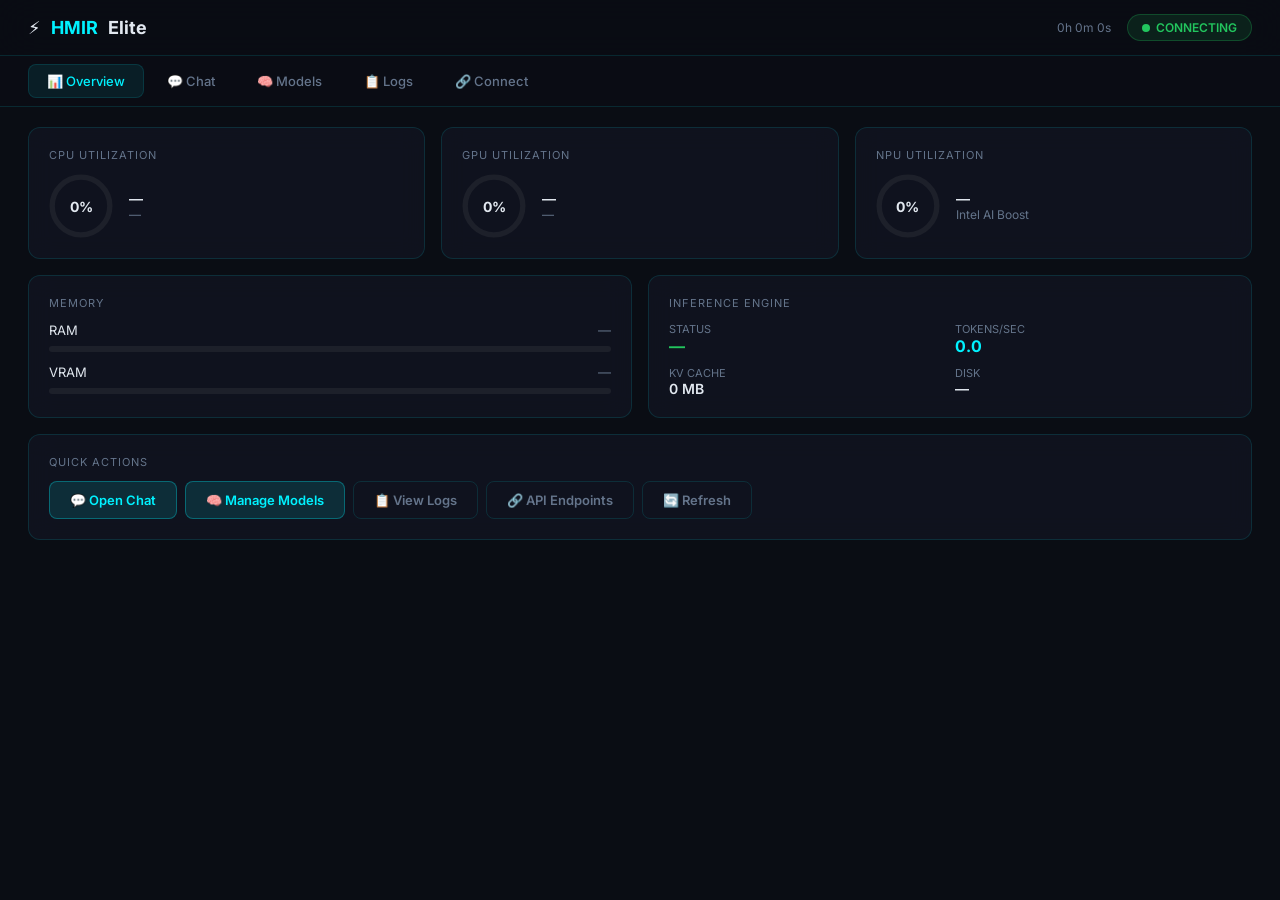
==== hmir-api/src/index.html @ 9675d357 "feat: stabilize NPU utilization reporting and fix installer runtime errors" ====
﻿<!DOCTYPE html>
<html lang="en">
<head>
  <meta charset="UTF-8">
  <meta name="viewport" content="width=device-width, initial-scale=1.0">
  <title>HMIR Elite — Inference Console</title>
  <meta name="description" content="HMIR Elite local inference dashboard — NPU-accelerated LLM serving with real-time telemetry">
  <link rel="preconnect" href="https://fonts.googleapis.com">
  <link href="https://fonts.googleapis.com/css2?family=Inter:wght@400;500;600;700&family=JetBrains+Mono:wght@400;500&display=swap" rel="stylesheet">
  <style>:root {
  --bg-primary: #0a0d14;
  --bg-card: rgba(17,21,32,0.85);
  --bg-input: #0d1117;
  --border: rgba(0,242,255,0.12);
  --border-hover: rgba(0,242,255,0.35);
  --accent: #00f2ff;
  --accent-glow: rgba(0,242,255,0.25);
  --green: #22c55e;
  --amber: #f59e0b;
  --red: #ef4444;
  --text: #e2e8f0;
  --text-dim: #64748b;
  --text-bright: #f8fafc;
  --font: 'Inter', system-ui, sans-serif;
  --mono: 'JetBrains Mono', 'Cascadia Code', monospace;
  --radius: 12px;
  --radius-sm: 8px;
}
* { margin:0; padding:0; box-sizing:border-box; }
body {
  font-family: var(--font);
  background: var(--bg-primary);
  color: var(--text);
  min-height: 100vh;
  overflow-x: hidden;
}
@keyframes pulse-glow { 0%,100%{box-shadow:0 0 8px var(--accent-glow)} 50%{box-shadow:0 0 20px var(--accent-glow)} }
@keyframes spin { to{transform:rotate(360deg)} }
@keyframes fadeIn { from{opacity:0;transform:translateY(8px)} to{opacity:1;transform:none} }

/* Header */
.header {
  display:flex; align-items:center; justify-content:space-between;
  padding:14px 28px; border-bottom:1px solid var(--border);
  background:rgba(10,13,20,0.92); backdrop-filter:blur(20px);
  position:sticky; top:0; z-index:100;
}
.header .logo { display:flex; align-items:center; gap:10px; font-weight:700; font-size:18px; }
.header .logo span { color:var(--accent); }
.status-badge {
  display:flex; align-items:center; gap:6px;
  padding:5px 14px; border-radius:20px; font-size:12px; font-weight:600;
  background:rgba(34,197,94,0.12); color:var(--green); border:1px solid rgba(34,197,94,0.25);
}
.status-badge.offline { background:rgba(239,68,68,0.12); color:var(--red); border-color:rgba(239,68,68,0.25); }
.status-dot { width:8px; height:8px; border-radius:50%; background:currentColor; animation:pulse-glow 2s infinite; }

/* Navigation tabs */
.nav-tabs {
  display:flex; gap:4px; padding:8px 28px;
  border-bottom:1px solid var(--border); background:rgba(10,13,20,0.6);
}
.nav-tab {
  padding:8px 18px; border-radius:var(--radius-sm); cursor:pointer;
  font-size:13px; font-weight:500; color:var(--text-dim);
  border:1px solid transparent; transition:all 0.2s;
}
.nav-tab:hover { color:var(--text); background:rgba(255,255,255,0.04); }
.nav-tab.active { color:var(--accent); background:rgba(0,242,255,0.08); border-color:var(--border); }

/* Main layout */
.main { padding:20px 28px; animation:fadeIn 0.3s; }
.grid-2 { display:grid; grid-template-columns:1fr 1fr; gap:16px; }
.grid-3 { display:grid; grid-template-columns:repeat(3,1fr); gap:16px; }

/* Cards */
.card {
  background:var(--bg-card); border:1px solid var(--border);
  border-radius:var(--radius); padding:20px;
  backdrop-filter:blur(12px); transition:border-color 0.2s;
}
.card:hover { border-color:var(--border-hover); }
.card-title { font-size:11px; text-transform:uppercase; letter-spacing:1px; color:var(--text-dim); margin-bottom:12px; }

/* Gauges */
.gauge-container { display:flex; align-items:center; gap:16px; }
.gauge-ring {
  width:64px; height:64px; position:relative; flex-shrink:0;
}
.gauge-ring svg { width:100%; height:100%; transform:rotate(-90deg); }
.gauge-ring circle { fill:none; stroke-width:5; }
.gauge-ring .bg { stroke:rgba(255,255,255,0.06); }
.gauge-ring .fg { stroke:var(--accent); stroke-linecap:round; transition:stroke-dashoffset 0.8s ease; }
.gauge-value { position:absolute; inset:0; display:flex; align-items:center; justify-content:center; font-size:14px; font-weight:700; }
.gauge-label { font-size:14px; font-weight:600; }
.gauge-sub { font-size:12px; color:var(--text-dim); }

/* Progress bars */
.progress-bar {
  width:100%; height:6px; background:rgba(255,255,255,0.06);
  border-radius:3px; overflow:hidden; margin-top:8px;
}
.progress-fill {
  height:100%; background:linear-gradient(90deg,var(--accent),#06b6d4);
  border-radius:3px; transition:width 0.6s ease;
}
.progress-fill.warn { background:linear-gradient(90deg,var(--amber),#d97706); }
.progress-fill.danger { background:linear-gradient(90deg,var(--red),#dc2626); }

/* Chat */
.chat-panel { display:flex; flex-direction:column; height:calc(100vh - 160px); }
.chat-messages { flex:1; overflow-y:auto; padding:16px 0; display:flex; flex-direction:column; gap:12px; }
.chat-msg {
  max-width:80%; padding:12px 16px; border-radius:var(--radius);
  font-size:14px; line-height:1.6; animation:fadeIn 0.2s;
}
.chat-msg.user { align-self:flex-end; background:rgba(0,242,255,0.1); border:1px solid var(--border); }
.chat-msg.assistant { align-self:flex-start; background:var(--bg-card); border:1px solid var(--border); }
.chat-msg .meta { font-size:11px; color:var(--text-dim); margin-top:6px; }
.chat-input-row { display:flex; gap:8px; padding-top:12px; border-top:1px solid var(--border); }
.chat-input {
  flex:1; padding:12px 16px; background:var(--bg-input); border:1px solid var(--border);
  border-radius:var(--radius-sm); color:var(--text); font-size:14px;
  font-family:var(--font); resize:none; outline:none; transition:border-color 0.2s;
}
.chat-input:focus { border-color:var(--accent); }

/* Buttons */
.btn {
  padding:10px 20px; border-radius:var(--radius-sm); font-size:13px;
  font-weight:600; cursor:pointer; border:1px solid var(--border);
  transition:all 0.2s; font-family:var(--font);
}
.btn-primary { background:rgba(0,242,255,0.12); color:var(--accent); border-color:rgba(0,242,255,0.3); }
.btn-primary:hover { background:rgba(0,242,255,0.2); border-color:var(--accent); }
.btn-danger { background:rgba(239,68,68,0.1); color:var(--red); border-color:rgba(239,68,68,0.25); }
.btn-danger:hover { background:rgba(239,68,68,0.2); }
.btn-success { background:rgba(34,197,94,0.1); color:var(--green); border-color:rgba(34,197,94,0.25); }
.btn-ghost { background:transparent; color:var(--text-dim); }
.btn-ghost:hover { color:var(--text); background:rgba(255,255,255,0.04); }
.btn:disabled { opacity:0.4; cursor:not-allowed; }

/* Logs */
.log-viewer {
  background:var(--bg-input); border:1px solid var(--border);
  border-radius:var(--radius-sm); padding:12px; font-family:var(--mono);
  font-size:12px; height:400px; overflow-y:auto; line-height:1.8;
}
.log-line { opacity:0.8; }
.log-line .ts { color:var(--text-dim); }
.log-line .lvl-info { color:var(--accent); }
.log-line .lvl-warn { color:var(--amber); }
.log-line .lvl-err { color:var(--red); }

/* Models table */
.model-row {
  display:flex; align-items:center; justify-content:space-between;
  padding:14px 16px; border-bottom:1px solid var(--border);
  transition:background 0.15s;
}
.model-row:hover { background:rgba(255,255,255,0.02); }
.model-name { font-weight:600; font-size:14px; }
.model-size { color:var(--text-dim); font-size:12px; }
.model-badge {
  padding:3px 10px; border-radius:12px; font-size:11px; font-weight:600;
}
.model-badge.active { background:rgba(34,197,94,0.15); color:var(--green); }
.model-badge.idle { background:rgba(100,116,139,0.15); color:var(--text-dim); }

/* Scrollbar */
::-webkit-scrollbar { width:6px; }
::-webkit-scrollbar-track { background:transparent; }
::-webkit-scrollbar-thumb { background:rgba(255,255,255,0.1); border-radius:3px; }
::-webkit-scrollbar-thumb:hover { background:rgba(255,255,255,0.2); }

/* Responsive */
@media(max-width:1024px) {
  .grid-2,.grid-3 { grid-template-columns:1fr; }
  .main { padding:16px; }
}

/* Typing indicator */
.typing-dots { display:flex; gap:4px; padding:8px 0; }
.typing-dots span {
  width:6px; height:6px; border-radius:50%; background:var(--accent);
  animation:typingBounce 1.2s infinite;
}
.typing-dots span:nth-child(2) { animation-delay:0.2s; }
.typing-dots span:nth-child(3) { animation-delay:0.4s; }
@keyframes typingBounce { 0%,80%,100%{transform:translateY(0)} 40%{transform:translateY(-6px)} }

/* Download progress */
.download-progress {
  background:var(--bg-card); border:1px solid var(--border);
  border-radius:var(--radius-sm); padding:14px; margin-top:8px;
}
.download-info { display:flex; justify-content:space-between; font-size:12px; color:var(--text-dim); margin-bottom:6px; }
.download-speed { color:var(--accent); font-weight:600; }
.download-eta { color:var(--amber); }
</style>
</head>
<body>

<!-- Header -->
<div class="header">
  <div class="logo">⚡ <span>HMIR</span> Elite</div>
  <div style="display:flex;align-items:center;gap:16px">
    <span style="font-size:12px;color:var(--text-dim)" id="uptime-val">0h 0m 0s</span>
    <div class="status-badge" id="sys-status">
      <span class="status-dot"></span>
      <span class="status-text">CONNECTING</span>
    </div>
  </div>
</div>

<!-- Tabs -->
<div class="nav-tabs">
  <div class="nav-tab active" data-tab="overview" onclick="switchTab('overview')">📊 Overview</div>
  <div class="nav-tab" data-tab="chat" onclick="switchTab('chat')">💬 Chat</div>
  <div class="nav-tab" data-tab="models" onclick="switchTab('models')">🧠 Models</div>
  <div class="nav-tab" data-tab="logs" onclick="switchTab('logs')">📋 Logs</div>
  <div class="nav-tab" data-tab="connect" onclick="switchTab('connect')">🔗 Connect</div>
</div>

<!-- Tab: Overview -->
<div class="main tab-content" id="tab-overview">
  <!-- Hardware Gauges -->
  <div class="grid-3" style="margin-bottom:16px">
    <div class="card">
      <div class="card-title">CPU Utilization</div>
      <div class="gauge-container">
        <div class="gauge-ring" id="g-cpu">
          <svg viewBox="0 0 60 60"><circle class="bg" cx="30" cy="30" r="27"/><circle class="fg" cx="30" cy="30" r="27" stroke-dasharray="169.6" stroke-dashoffset="169.6"/></svg>
          <div class="gauge-value">0%</div>
        </div>
        <div><div class="gauge-label" id="cpu-name">—</div><div class="gauge-sub" id="cpu-temp">—</div></div>
      </div>
    </div>
    <div class="card">
      <div class="card-title">GPU Utilization</div>
      <div class="gauge-container">
        <div class="gauge-ring" id="g-gpu">
          <svg viewBox="0 0 60 60"><circle class="bg" cx="30" cy="30" r="27"/><circle class="fg" cx="30" cy="30" r="27" stroke-dasharray="169.6" stroke-dashoffset="169.6"/></svg>
          <div class="gauge-value">0%</div>
        </div>
        <div><div class="gauge-label" id="gpu-name">—</div><div class="gauge-sub" id="gpu-temp">—</div></div>
      </div>
    </div>
    <div class="card">
      <div class="card-title">NPU Utilization</div>
      <div class="gauge-container">
        <div class="gauge-ring" id="g-npu">
          <svg viewBox="0 0 60 60"><circle class="bg" cx="30" cy="30" r="27"/><circle class="fg" cx="30" cy="30" r="27" stroke-dasharray="169.6" stroke-dashoffset="169.6" style="stroke:#22c55e"/></svg>
          <div class="gauge-value">0%</div>
        </div>
        <div><div class="gauge-label" id="npu-name">—</div><div class="gauge-sub">Intel AI Boost</div></div>
      </div>
    </div>
  </div>

  <!-- System Info -->
  <div class="grid-2" style="margin-bottom:16px">
    <div class="card">
      <div class="card-title">Memory</div>
      <div style="display:flex;justify-content:space-between;margin-bottom:4px">
        <span style="font-size:13px">RAM</span><span id="ram-info" style="font-size:13px;color:var(--text-dim)">—</span>
      </div>
      <div class="progress-bar"><div class="progress-fill" id="pb-ram" style="width:0%"></div></div>
      <div style="display:flex;justify-content:space-between;margin-top:12px;margin-bottom:4px">
        <span style="font-size:13px">VRAM</span><span id="vram-info" style="font-size:13px;color:var(--text-dim)">—</span>
      </div>
      <div class="progress-bar"><div class="progress-fill" id="pb-vram" style="width:0%"></div></div>
    </div>
    <div class="card">
      <div class="card-title">Inference Engine</div>
      <div style="display:grid;grid-template-columns:1fr 1fr;gap:10px">
        <div><div style="font-size:11px;color:var(--text-dim)">STATUS</div><div style="font-size:16px;font-weight:700;color:var(--green)" id="engine-status">—</div></div>
        <div><div style="font-size:11px;color:var(--text-dim)">TOKENS/SEC</div><div style="font-size:16px;font-weight:700;color:var(--accent)" id="tps-val">0.0</div></div>
        <div><div style="font-size:11px;color:var(--text-dim)">KV CACHE</div><div style="font-size:14px;font-weight:600" id="kv-val">0 MB</div></div>
        <div><div style="font-size:11px;color:var(--text-dim)">DISK</div><div style="font-size:14px;font-weight:600" id="disk-info">—</div></div>
      </div>
    </div>
  </div>

  <div class="card">
    <div class="card-title">Quick Actions</div>
    <div style="display:flex;gap:8px;flex-wrap:wrap">
      <button class="btn btn-primary" onclick="switchTab('chat')">💬 Open Chat</button>
      <button class="btn btn-primary" onclick="switchTab('models')">🧠 Manage Models</button>
      <button class="btn btn-ghost" onclick="switchTab('logs')">📋 View Logs</button>
      <button class="btn btn-ghost" onclick="switchTab('connect')">🔗 API Endpoints</button>
      <button class="btn btn-ghost" onclick="location.reload()">🔄 Refresh</button>
    </div>
  </div>
</div>

<!-- Tab: Chat -->
<div class="main tab-content" id="tab-chat" style="display:none">
  <div class="chat-panel">
    <div style="display:flex;justify-content:space-between;align-items:center;margin-bottom:8px">
      <div style="font-size:14px;font-weight:600">NPU Chat Console</div>
      <button class="btn btn-ghost" onclick="clearChat()" style="padding:4px 12px;font-size:12px">🗑 Clear History</button>
    </div>
    <div class="chat-messages" id="chat-messages">
      <div style="text-align:center;color:var(--text-dim);padding:40px 0;font-size:13px">
        Send a message to start chatting with your NPU-powered model.<br>
        Chat history is saved locally in your browser.
      </div>
    </div>
    <div id="typing-indicator" class="typing-dots" style="display:none"><span></span><span></span><span></span></div>
    <div class="chat-input-row">
      <textarea class="chat-input" id="chat-input" placeholder="Type a message... (Enter to send, Shift+Enter for newline)" rows="1"></textarea>
      <button class="btn btn-primary" id="send-btn" onclick="sendMessage()">Send ↵</button>
    </div>
  </div>
</div>

<!-- Tab: Models -->
<div class="main tab-content" id="tab-models" style="display:none">
  <div class="card" style="margin-bottom:16px">
    <div class="card-title">Installed Models</div>
    <div id="model-list"><div style="padding:20px;text-align:center;color:var(--text-dim)">Loading...</div></div>
  </div>
  <div class="card">
    <div class="card-title">Download New Model</div>
    <p style="font-size:13px;color:var(--text-dim);margin-bottom:12px">Enter a HuggingFace model ID (e.g. <code style="color:var(--accent)">OpenVINO/qwen2.5-1.5b-instruct-int4-ov</code>)</p>
    <div style="display:flex;gap:8px">
      <input class="chat-input" id="dl-model-name" placeholder="organization/model-name" style="flex:1">
      <button class="btn btn-success" onclick="downloadModel()">⬇ Download</button>
    </div>
    <div class="download-progress" id="dl-progress" style="display:none">
      <div class="download-info"><span>Downloading...</span><span class="download-speed">—</span><span class="download-eta">ETA: —</span></div>
      <div class="progress-bar"><div class="progress-fill" id="pb-download" style="width:0%"></div></div>
    </div>
  </div>
</div>

<!-- Tab: Logs -->
<div class="main tab-content" id="tab-logs" style="display:none">
  <div class="card">
    <div style="display:flex;justify-content:space-between;align-items:center;margin-bottom:12px">
      <div class="card-title" style="margin:0">Live System Logs</div>
      <input class="chat-input" id="log-filter" placeholder="🔍 Filter logs..." style="width:250px;padding:6px 12px;font-size:12px" oninput="renderLogs()">
    </div>
    <div class="log-viewer" id="log-viewer">
      <div class="log-line"><span class="lvl-info">Waiting for log stream...</span></div>
    </div>
  </div>
</div>

<!-- Tab: Connect -->
<div class="main tab-content" id="tab-connect" style="display:none">
  <div class="card" style="margin-bottom:16px">
    <div class="card-title">API Endpoints</div>
    <p style="font-size:13px;color:var(--text-dim);margin-bottom:16px">HMIR serves an OpenAI-compatible API. Use these endpoints in your tools:</p>
    <div style="display:flex;flex-direction:column;gap:12px">
      <div style="background:var(--bg-input);padding:12px 16px;border-radius:var(--radius-sm);font-family:var(--mono);font-size:13px;display:flex;justify-content:space-between;align-items:center">
        <span><span style="color:var(--text-dim)">Chat: </span><span style="color:var(--accent)">http://localhost:8080/v1/chat/completions</span></span>
        <button class="btn btn-ghost" style="padding:4px 8px;font-size:11px" onclick="navigator.clipboard.writeText('http://localhost:8080/v1/chat/completions')">📋 Copy</button>
      </div>
      <div style="background:var(--bg-input);padding:12px 16px;border-radius:var(--radius-sm);font-family:var(--mono);font-size:13px;display:flex;justify-content:space-between;align-items:center">
        <span><span style="color:var(--text-dim)">Health: </span><span style="color:var(--accent)">http://localhost:8080/v1/health</span></span>
        <button class="btn btn-ghost" style="padding:4px 8px;font-size:11px" onclick="navigator.clipboard.writeText('http://localhost:8080/v1/health')">📋 Copy</button>
      </div>
      <div style="background:var(--bg-input);padding:12px 16px;border-radius:var(--radius-sm);font-family:var(--mono);font-size:13px;display:flex;justify-content:space-between;align-items:center">
        <span><span style="color:var(--text-dim)">Telemetry: </span><span style="color:var(--accent)">http://localhost:8080/v1/telemetry</span></span>
        <button class="btn btn-ghost" style="padding:4px 8px;font-size:11px" onclick="navigator.clipboard.writeText('http://localhost:8080/v1/telemetry')">📋 Copy</button>
      </div>
    </div>
  </div>
  <div class="card" style="margin-bottom:16px">
    <div class="card-title">Cursor / VS Code Integration</div>
    <p style="font-size:13px;color:var(--text-dim);margin-bottom:10px">Add this to your editor settings to use HMIR as a local AI backend:</p>
    <div style="background:var(--bg-input);padding:14px;border-radius:var(--radius-sm);font-family:var(--mono);font-size:12px;color:var(--accent);line-height:1.8">
      "openai.apiBase": "http://localhost:8080/v1"<br>
      "openai.model": "hmir-local"
    </div>
  </div>
  <div class="card">
    <div class="card-title">CLI Commands</div>
    <div style="display:flex;flex-direction:column;gap:8px;font-family:var(--mono);font-size:13px">
      <div style="padding:8px 12px;background:var(--bg-input);border-radius:var(--radius-sm)"><span style="color:var(--green)">$</span> hmir start <span style="color:var(--text-dim)"> — Start API + Dashboard</span></div>
      <div style="padding:8px 12px;background:var(--bg-input);border-radius:var(--radius-sm)"><span style="color:var(--green)">$</span> hmir stop <span style="color:var(--text-dim)"> — Stop all services</span></div>
      <div style="padding:8px 12px;background:var(--bg-input);border-radius:var(--radius-sm)"><span style="color:var(--green)">$</span> hmir dashboard <span style="color:var(--text-dim)"> — Open native dashboard</span></div>
      <div style="padding:8px 12px;background:var(--bg-input);border-radius:var(--radius-sm)"><span style="color:var(--green)">$</span> hmir download &lt;model&gt; <span style="color:var(--text-dim)"> — Download a model via CLI</span></div>
    </div>
  </div>
</div>

<script>/* HMIR Web Console — Core Logic */
const API = location.origin;
const state = {
  telemetry: null,
  chatHistory: JSON.parse(localStorage.getItem('hmir_chat') || '[]'),
  logs: [],
  models: [],
  activeTab: 'overview',
  streaming: false,
  workerOnline: false,
  downloadProgress: {}
};

// --- SSE Connections ---
function connectTelemetry() {
  const es = new EventSource(API + '/v1/telemetry');
  es.onmessage = e => {
    try {
      const d = JSON.parse(e.data);
      if (d.HardwareState) {
        state.telemetry = d.HardwareState;
        updateTelemetryUI();
      } else if (d.DownloadStatus) {
        const prog = document.getElementById('dl-progress');
        if (prog) {
          prog.style.display = 'block';
          prog.querySelector('.download-info span:first-child').textContent = 'Downloading ' + d.DownloadStatus.model + '...';
          prog.querySelector('.download-info span:last-child').textContent = d.DownloadStatus.status;
          setProgress('dl-bar', d.DownloadStatus.progress * 100);
          if (d.DownloadStatus.progress >= 1.0) prog.style.display = 'none';
        }
      }
    } catch {}
  };
  es.onerror = () => { setTimeout(connectTelemetry, 3000); es.close(); };
}

function connectLogs() {
  const es = new EventSource(API + '/v1/logs');
  es.onmessage = e => {
    state.logs.push(e.data);
    if (state.logs.length > 500) state.logs.shift();
    if (state.activeTab === 'logs') renderLogs();
  };
  es.onerror = () => { setTimeout(connectLogs, 3000); es.close(); };
}

// --- Telemetry UI ---
function setGauge(id, pct) {
  const el = document.getElementById(id);
  if (!el) return;
  const circ = el.querySelector('.fg');
  const valEl = el.querySelector('.gauge-value');
  const r = 27, c = 2 * Math.PI * r;
  circ.setAttribute('stroke-dasharray', c);
  circ.setAttribute('stroke-dashoffset', c - (c * Math.min(pct, 100) / 100));
  if (valEl) valEl.textContent = Math.round(pct) + '%';
}

function updateTelemetryUI() {
  const t = state.telemetry;
  if (!t) return;
  setGauge('g-cpu', t.cpu_util || 0);
  setGauge('g-gpu', t.gpu_util || 0);
  setGauge('g-npu', t.npu_util || 0);
  setGauge('g-ram', t.ram_total > 0 ? (t.ram_used / t.ram_total * 100) : 0);

  setText('cpu-name', t.cpu_name || 'N/A');
  setText('gpu-name', t.gpu_name || 'N/A');
  setText('npu-name', t.npu_name || 'N/A');
  setText('cpu-temp', t.cpu_temp ? t.cpu_temp.toFixed(0) + '°C' : '--');
  setText('gpu-temp', t.gpu_temp ? t.gpu_temp.toFixed(0) + '°C' : '--');
  setText('ram-info', (t.ram_used||0).toFixed(1) + ' / ' + (t.ram_total||0).toFixed(1) + ' GB');
  setText('vram-info', (t.vram_used||0).toFixed(1) + ' / ' + (t.vram_total||0).toFixed(1) + ' GB');
  setText('disk-info', (t.disk_free||0).toFixed(0) + ' / ' + (t.disk_total||0).toFixed(0) + ' GB free');
  setText('tps-val', (t.tps||0).toFixed(1));
  setText('kv-val', (t.kv_cache||0).toFixed(1) + ' MB');
  setText('uptime-val', formatUptime(t.node_uptime || 0));
  setText('engine-status', t.engine_status || 'UNKNOWN');

  const badge = document.getElementById('sys-status');
  if (badge) {
    const online = t.engine_status && t.engine_status !== 'ERROR';
    badge.className = 'status-badge' + (online ? '' : ' offline');
    badge.querySelector('.status-text').textContent = online ? 'ONLINE' : 'OFFLINE';
  }

  // Progress bars
  setProgress('pb-ram', t.ram_total > 0 ? (t.ram_used / t.ram_total * 100) : 0);
  setProgress('pb-disk', t.disk_total > 0 ? ((t.disk_total - t.disk_free) / t.disk_total * 100) : 0);
}

function setText(id, val) { const el = document.getElementById(id); if (el) el.textContent = val; }
function setProgress(id, pct) {
  const el = document.getElementById(id);
  if (!el) return;
  el.style.width = Math.min(pct, 100) + '%';
  el.className = 'progress-fill' + (pct > 90 ? ' danger' : pct > 70 ? ' warn' : '');
}
function formatUptime(s) {
  const h = Math.floor(s/3600), m = Math.floor((s%3600)/60), sec = s%60;
  return `${h}h ${m}m ${sec}s`;
}

// --- Chat ---
function renderChat() {
  const box = document.getElementById('chat-messages');
  if (!box) return;
  box.innerHTML = state.chatHistory.map(m =>
    `<div class="chat-msg ${m.role}">
      <div>${escapeHtml(m.content)}</div>
      <div class="meta">${m.role === 'user' ? 'You' : 'HMIR NPU'} · ${m.time || ''}</div>
    </div>`
  ).join('');
  box.scrollTop = box.scrollHeight;
}

function saveChatHistory() {
  localStorage.setItem('hmir_chat', JSON.stringify(state.chatHistory.slice(-100)));
}

async function sendMessage() {
  const input = document.getElementById('chat-input');
  if (!input || !input.value.trim() || state.streaming) return;
  const msg = input.value.trim();
  input.value = '';
  const now = new Date().toLocaleTimeString();
  state.chatHistory.push({ role: 'user', content: msg, time: now });
  saveChatHistory();
  renderChat();
  state.streaming = true;
  updateSendBtn();
  showTyping(true);

  try {
    const resp = await fetch(API + '/v1/chat/completions', {
      method: 'POST',
      headers: { 'Content-Type': 'application/json' },
      body: JSON.stringify({ messages: [{ role: 'user', content: msg }], max_tokens: 512 })
    });
    showTyping(false);
    const reader = resp.body.getReader();
    const dec = new TextDecoder();
    let assistantMsg = { role: 'assistant', content: '', time: new Date().toLocaleTimeString() };
    state.chatHistory.push(assistantMsg);
    let buf = '';

    while (true) {
      const { done, value } = await reader.read();
      if (done) break;
      buf += dec.decode(value, { stream: true });
      const lines = buf.split('\n');
      buf = lines.pop() || '';
      for (const line of lines) {
        if (!line.startsWith('data: ') || line === 'data: [DONE]') continue;
        try {
          const j = JSON.parse(line.slice(6));
          if (j.choices?.[0]?.delta?.content) {
            assistantMsg.content += j.choices[0].delta.content;
            renderChat();
          }
          if (j.error) { assistantMsg.content += '\n[Error: ' + j.error + ']'; renderChat(); }
        } catch {}
      }
    }
    saveChatHistory();
  } catch (err) {
    showTyping(false);
    state.chatHistory.push({ role: 'assistant', content: '[Connection error: ' + err.message + ']', time: new Date().toLocaleTimeString() });
    saveChatHistory();
    renderChat();
  }
  state.streaming = false;
  updateSendBtn();
}

function showTyping(show) {
  const el = document.getElementById('typing-indicator');
  if (el) el.style.display = show ? 'flex' : 'none';
}
function updateSendBtn() {
  const btn = document.getElementById('send-btn');
  if (btn) btn.disabled = state.streaming;
}
function clearChat() {
  state.chatHistory = [];
  saveChatHistory();
  renderChat();
}

// --- Models ---
async function loadModels() {
  try {
    const r = await fetch(API + '/v1/models/installed');
    const data = await r.json();
    state.models = data.models || [];
    renderModels();
  } catch { state.models = []; renderModels(); }
}

function renderModels() {
  const box = document.getElementById('model-list');
  if (!box) return;
  if (state.models.length === 0) {
    box.innerHTML = '<div style="padding:20px;text-align:center;color:var(--text-dim)">No models installed. Download one below.</div>';
    return;
  }
  box.innerHTML = state.models.map(m =>
    `<div class="model-row">
      <div><div class="model-name">${escapeHtml(m.name || m)}</div>
      <div class="model-size">${m.size || ''}</div></div>
      <div style="display:flex;gap:8px;align-items:center">
        <span class="model-badge ${m.active ? 'active' : 'idle'}">${m.active ? 'ACTIVE' : 'IDLE'}</span>
        ${!m.active ? `<button class="btn btn-primary" onclick="switchModel('${escapeHtml(m.name||m)}')">Load</button>` : ''}
        ${!m.active ? `<button class="btn btn-danger" onclick="ejectModel('${escapeHtml(m.name||m)}')">Eject</button>` : ''}
      </div>
    </div>`
  ).join('');
}

async function switchModel(name) {
  try {
    setText('engine-status', 'LOADING...');
    await fetch(API + '/v1/engine/switch', {
      method: 'POST', headers: { 'Content-Type': 'application/json' },
      body: JSON.stringify({ name })
    });
    await loadModels();
  } catch (e) { alert('Failed to switch model: ' + e.message); }
}

async function ejectModel(name) {
  if (!confirm('Eject model ' + name + '?')) return;
  try {
    await fetch(API + '/v1/engine/eject', {
      method: 'POST', headers: { 'Content-Type': 'application/json' },
      body: JSON.stringify({ name })
    });
    await loadModels();
  } catch (e) { alert('Failed: ' + e.message); }
}

async function downloadModel() {
  const input = document.getElementById('dl-model-name');
  if (!input || !input.value.trim()) return;
  const name = input.value.trim();
  input.value = '';
  const prog = document.getElementById('dl-progress');
  if (prog) {
    prog.style.display = 'block';
    prog.querySelector('.download-info span:first-child').textContent = 'Downloading ' + name + '...';
  }
  try {
    const r = await fetch(API + '/v1/models/download', {
      method: 'POST', headers: { 'Content-Type': 'application/json' },
      body: JSON.stringify({ name })
    });
    const data = await r.json();
    if (data.error) { alert('Download failed: ' + data.error); }
    else { alert('Download complete: ' + name); await loadModels(); }
  } catch (e) { alert('Download error: ' + e.message); }
  if (prog) prog.style.display = 'none';
}

// --- Logs ---
function renderLogs() {
  const box = document.getElementById('log-viewer');
  if (!box) return;
  const filter = (document.getElementById('log-filter')?.value || '').toLowerCase();
  const filtered = filter ? state.logs.filter(l => l.toLowerCase().includes(filter)) : state.logs;
  box.innerHTML = filtered.slice(-200).map(l => {
    let cls = 'lvl-info';
    if (l.includes('WARN') || l.includes('⚠')) cls = 'lvl-warn';
    if (l.includes('ERROR') || l.includes('CRITICAL')) cls = 'lvl-err';
    return `<div class="log-line"><span class="${cls}">${escapeHtml(l)}</span></div>`;
  }).join('');
  box.scrollTop = box.scrollHeight;
}

// --- Navigation ---
function switchTab(tab) {
  state.activeTab = tab;
  document.querySelectorAll('.nav-tab').forEach(t => t.classList.toggle('active', t.dataset.tab === tab));
  document.querySelectorAll('.tab-content').forEach(p => p.style.display = p.id === 'tab-' + tab ? 'block' : 'none');
  if (tab === 'models') loadModels();
  if (tab === 'logs') renderLogs();
  if (tab === 'chat') renderChat();
}

// --- Helpers ---
function escapeHtml(s) {
  return s.replace(/&/g,'&amp;').replace(/</g,'&lt;').replace(/>/g,'&gt;').replace(/"/g,'&quot;');
}

// --- Health check ---
async function checkHealth() {
  try {
    const r = await fetch(API + '/v1/health', { signal: AbortSignal.timeout(3000) });
    const d = await r.json();
    state.workerOnline = d.npu_worker === 'READY';
  } catch { state.workerOnline = false; }
}

// --- Init ---
window.addEventListener('DOMContentLoaded', () => {
  connectTelemetry();
  connectLogs();
  renderChat();
  loadModels();
  checkHealth();
  setInterval(checkHealth, 15000);
  document.getElementById('chat-input')?.addEventListener('keydown', e => {
    if (e.key === 'Enter' && !e.shiftKey) { e.preventDefault(); sendMessage(); }
  });
});
</script>
</body>
</html>
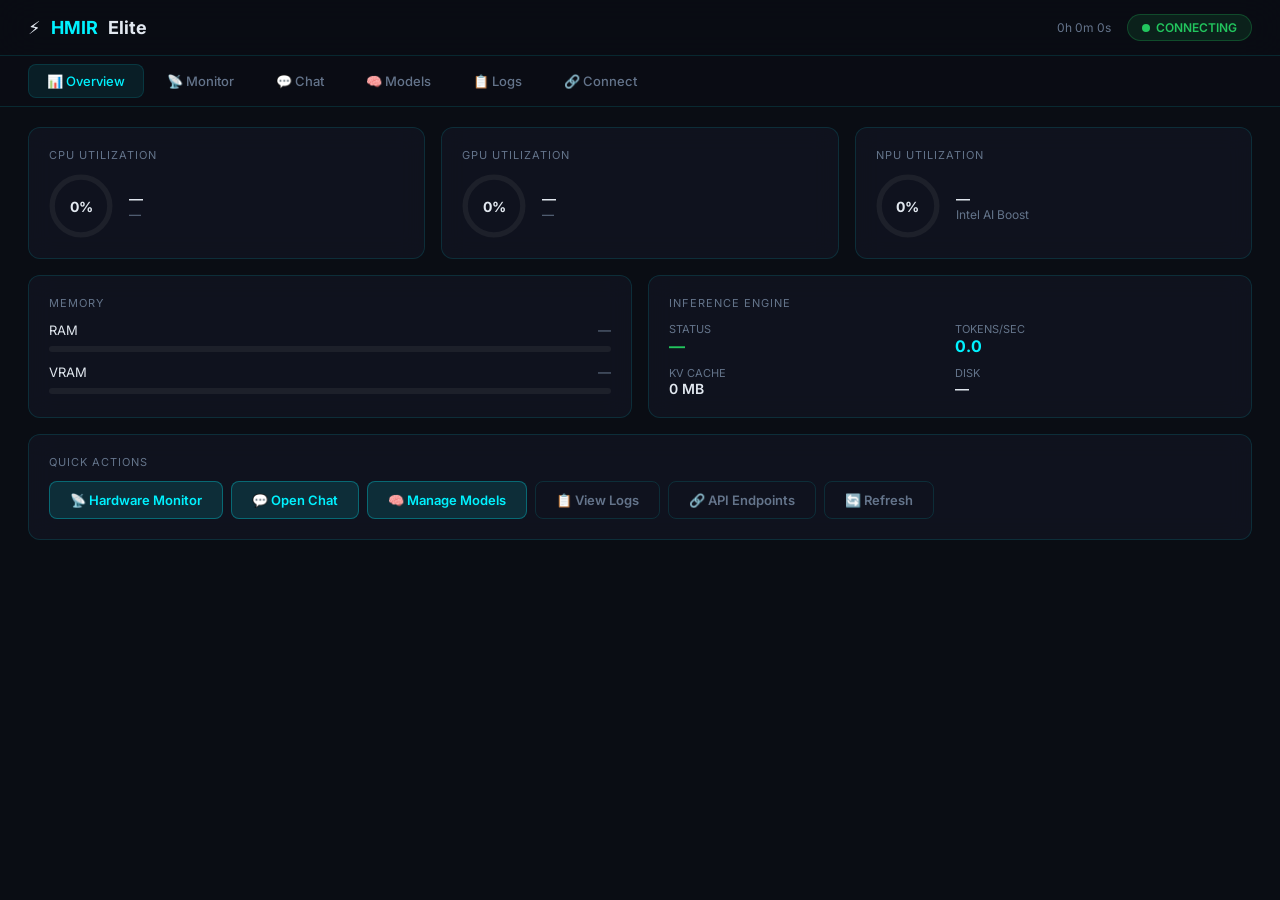
==== commit 262e390b: "feat: finalize hardware dashboard, fix telemetry field bugs, and update installer docs" ====
--- a/hmir-api/src/index.html
+++ b/hmir-api/src/index.html
@@ -197,6 +197,142 @@
 .download-info { display:flex; justify-content:space-between; font-size:12px; color:var(--text-dim); margin-bottom:6px; }
 .download-speed { color:var(--accent); font-weight:600; }
 .download-eta { color:var(--amber); }
+
+/* ===== MONITOR TAB (all-smi inspired) ===== */
+
+/* Spec header — nvidia-smi style */
+.spec-header {
+  display:grid; grid-template-columns:1fr 1fr 1fr; gap:16px;
+  margin-bottom:16px;
+}
+.spec-card {
+  background:var(--bg-card); border:1px solid var(--border);
+  border-radius:var(--radius); padding:16px 20px;
+  backdrop-filter:blur(12px); transition:border-color 0.2s;
+}
+.spec-card:hover { border-color:var(--border-hover); }
+.spec-card-title {
+  display:flex; align-items:center; gap:8px;
+  font-size:11px; text-transform:uppercase; letter-spacing:1px;
+  color:var(--text-dim); margin-bottom:10px; font-weight:600;
+}
+.spec-card-title .spec-icon { font-size:14px; }
+.spec-table {
+  width:100%; font-family:var(--mono); font-size:12px; line-height:2;
+}
+.spec-table td:first-child {
+  color:var(--text-dim); padding-right:12px; white-space:nowrap; width:40%;
+}
+.spec-table td:last-child {
+  color:var(--text-bright); font-weight:500;
+  overflow:hidden; text-overflow:ellipsis; white-space:nowrap; max-width:200px;
+}
+
+/* Sparkline containers */
+.sparkline-row {
+  display:grid; grid-template-columns:1fr 1fr 1fr; gap:16px;
+  margin-bottom:16px;
+}
+.sparkline-card {
+  background:var(--bg-card); border:1px solid var(--border);
+  border-radius:var(--radius); padding:16px;
+  backdrop-filter:blur(12px); transition:border-color 0.2s;
+  position:relative; overflow:hidden;
+}
+.sparkline-card:hover { border-color:var(--border-hover); }
+.sparkline-header {
+  display:flex; justify-content:space-between; align-items:center;
+  margin-bottom:8px;
+}
+.sparkline-label {
+  font-size:11px; text-transform:uppercase; letter-spacing:1px;
+  color:var(--text-dim); font-weight:600;
+}
+.sparkline-value {
+  font-size:22px; font-weight:700; font-family:var(--mono);
+}
+.sparkline-value.cpu-color { color:#06b6d4; }
+.sparkline-value.gpu-color { color:#8b5cf6; }
+.sparkline-value.npu-color { color:#22c55e; }
+.sparkline-canvas {
+  width:100%; height:80px; border-radius:var(--radius-sm);
+  background:rgba(0,0,0,0.2);
+}
+
+/* Memory dashboard */
+.memory-dashboard {
+  display:grid; grid-template-columns:1fr 1fr; gap:16px;
+  margin-bottom:16px;
+}
+.mem-bar-group { margin-bottom:12px; }
+.mem-bar-label {
+  display:flex; justify-content:space-between; align-items:center;
+  font-size:12px; margin-bottom:4px;
+}
+.mem-bar-label .mem-label-name { color:var(--text-dim); font-weight:500; }
+.mem-bar-label .mem-label-val { color:var(--text); font-family:var(--mono); font-size:11px; }
+.mem-bar-track {
+  width:100%; height:10px; background:rgba(255,255,255,0.04);
+  border-radius:5px; overflow:hidden; position:relative;
+}
+.mem-bar-fill {
+  height:100%; border-radius:5px; transition:width 0.6s ease;
+}
+.mem-bar-fill.ram { background:linear-gradient(90deg,#06b6d4,#0ea5e9); }
+.mem-bar-fill.vram-ded { background:linear-gradient(90deg,#8b5cf6,#a78bfa); }
+.mem-bar-fill.vram-shr { background:linear-gradient(90deg,#6366f1,#818cf8); }
+.mem-bar-fill.npu-mem { background:linear-gradient(90deg,#22c55e,#4ade80); }
+
+/* Power & thermal */
+.power-thermal-row {
+  display:grid; grid-template-columns:1fr 1fr 1fr; gap:16px;
+  margin-bottom:16px;
+}
+.thermal-badge {
+  display:inline-flex; align-items:center; gap:4px;
+  padding:3px 10px; border-radius:12px; font-size:12px;
+  font-weight:600; font-family:var(--mono);
+}
+.thermal-badge.cool { background:rgba(34,197,94,0.12); color:#22c55e; }
+.thermal-badge.warm { background:rgba(245,158,11,0.12); color:#f59e0b; }
+.thermal-badge.hot { background:rgba(239,68,68,0.12); color:#ef4444; }
+
+/* Section dividers */
+.section-divider {
+  height:1px; margin:4px 0 16px;
+  background:linear-gradient(90deg,transparent,var(--border),transparent);
+}
+.section-title {
+  font-size:11px; text-transform:uppercase; letter-spacing:1.5px;
+  color:var(--text-dim); font-weight:600; margin-bottom:12px;
+  display:flex; align-items:center; gap:8px;
+}
+.section-title::after {
+  content:''; flex:1; height:1px;
+  background:linear-gradient(90deg,var(--border),transparent);
+}
+
+/* Engine status card in monitor */
+.engine-monitor-card {
+  display:grid; grid-template-columns:repeat(4,1fr); gap:16px;
+}
+.engine-stat {
+  text-align:center;
+}
+.engine-stat-label {
+  font-size:10px; text-transform:uppercase; letter-spacing:1px;
+  color:var(--text-dim); margin-bottom:4px;
+}
+.engine-stat-value {
+  font-size:18px; font-weight:700; font-family:var(--mono);
+}
+
+/* Responsive for monitor */
+@media(max-width:1024px) {
+  .spec-header,.sparkline-row,.power-thermal-row { grid-template-columns:1fr; }
+  .memory-dashboard { grid-template-columns:1fr; }
+  .engine-monitor-card { grid-template-columns:1fr 1fr; }
+}
 </style>
 </head>
 <body>
@@ -216,6 +352,7 @@
 <!-- Tabs -->
 <div class="nav-tabs">
   <div class="nav-tab active" data-tab="overview" onclick="switchTab('overview')">📊 Overview</div>
+  <div class="nav-tab" data-tab="monitor" onclick="switchTab('monitor')">📡 Monitor</div>
   <div class="nav-tab" data-tab="chat" onclick="switchTab('chat')">💬 Chat</div>
   <div class="nav-tab" data-tab="models" onclick="switchTab('models')">🧠 Models</div>
   <div class="nav-tab" data-tab="logs" onclick="switchTab('logs')">📋 Logs</div>
@@ -285,11 +422,160 @@
   <div class="card">
     <div class="card-title">Quick Actions</div>
     <div style="display:flex;gap:8px;flex-wrap:wrap">
+      <button class="btn btn-primary" onclick="switchTab('monitor')">📡 Hardware Monitor</button>
       <button class="btn btn-primary" onclick="switchTab('chat')">💬 Open Chat</button>
       <button class="btn btn-primary" onclick="switchTab('models')">🧠 Manage Models</button>
       <button class="btn btn-ghost" onclick="switchTab('logs')">📋 View Logs</button>
       <button class="btn btn-ghost" onclick="switchTab('connect')">🔗 API Endpoints</button>
       <button class="btn btn-ghost" onclick="location.reload()">🔄 Refresh</button>
+    </div>
+  </div>
+</div>
+
+<!-- Tab: Monitor (all-smi inspired) -->
+<div class="main tab-content" id="tab-monitor" style="display:none">
+
+  <!-- Section: Hardware Specs -->
+  <div class="section-title">⚙️ Hardware Specifications</div>
+  <div class="spec-header">
+    <div class="spec-card">
+      <div class="spec-card-title"><span class="spec-icon">🔲</span> Processor</div>
+      <table class="spec-table">
+        <tr><td>Model</td><td id="mon-cpu-model">—</td></tr>
+        <tr><td>Cores</td><td id="mon-cpu-cores">—</td></tr>
+        <tr><td>Threads</td><td id="mon-cpu-threads">—</td></tr>
+        <tr><td>L3 Cache</td><td id="mon-cpu-l3">—</td></tr>
+        <tr><td>Temp</td><td id="mon-cpu-temp">—</td></tr>
+      </table>
+    </div>
+    <div class="spec-card">
+      <div class="spec-card-title"><span class="spec-icon">🎮</span> Graphics</div>
+      <table class="spec-table">
+        <tr><td>Model</td><td id="mon-gpu-model">—</td></tr>
+        <tr><td>Driver</td><td id="mon-gpu-driver">—</td></tr>
+        <tr><td>VRAM Ded.</td><td id="mon-gpu-vram-ded">—</td></tr>
+        <tr><td>VRAM Shared</td><td id="mon-gpu-vram-shr">—</td></tr>
+        <tr><td>Temp</td><td id="mon-gpu-temp">—</td></tr>
+      </table>
+    </div>
+    <div class="spec-card">
+      <div class="spec-card-title"><span class="spec-icon">🧠</span> Neural Processor</div>
+      <table class="spec-table">
+        <tr><td>Model</td><td id="mon-npu-model">—</td></tr>
+        <tr><td>Driver</td><td id="mon-npu-driver">—</td></tr>
+        <tr><td>VRAM Used</td><td id="mon-npu-vram">—</td></tr>
+        <tr><td>Status</td><td id="mon-npu-status">—</td></tr>
+        <tr><td>Uptime</td><td id="mon-uptime">—</td></tr>
+      </table>
+    </div>
+  </div>
+
+  <!-- Section: Real-Time Utilization -->
+  <div class="section-title">📈 Real-Time Utilization (60s)</div>
+  <div class="sparkline-row">
+    <div class="sparkline-card">
+      <div class="sparkline-header">
+        <span class="sparkline-label">CPU Usage</span>
+        <span class="sparkline-value cpu-color" id="mon-spark-cpu-val">0%</span>
+      </div>
+      <canvas class="sparkline-canvas" id="spark-cpu" width="400" height="80"></canvas>
+    </div>
+    <div class="sparkline-card">
+      <div class="sparkline-header">
+        <span class="sparkline-label">GPU Usage</span>
+        <span class="sparkline-value gpu-color" id="mon-spark-gpu-val">0%</span>
+      </div>
+      <canvas class="sparkline-canvas" id="spark-gpu" width="400" height="80"></canvas>
+    </div>
+    <div class="sparkline-card">
+      <div class="sparkline-header">
+        <span class="sparkline-label">NPU Usage</span>
+        <span class="sparkline-value npu-color" id="mon-spark-npu-val">0%</span>
+      </div>
+      <canvas class="sparkline-canvas" id="spark-npu" width="400" height="80"></canvas>
+    </div>
+  </div>
+
+  <!-- Section: Memory -->
+  <div class="section-title">💾 Memory & Storage</div>
+  <div class="memory-dashboard">
+    <div class="card">
+      <div class="card-title">System Memory</div>
+      <div class="mem-bar-group">
+        <div class="mem-bar-label"><span class="mem-label-name">RAM</span><span class="mem-label-val" id="mon-ram-val">—</span></div>
+        <div class="mem-bar-track"><div class="mem-bar-fill ram" id="mon-ram-bar" style="width:0%"></div></div>
+      </div>
+      <div class="mem-bar-group">
+        <div class="mem-bar-label"><span class="mem-label-name">GPU VRAM (Dedicated)</span><span class="mem-label-val" id="mon-vram-ded-val">—</span></div>
+        <div class="mem-bar-track"><div class="mem-bar-fill vram-ded" id="mon-vram-ded-bar" style="width:0%"></div></div>
+      </div>
+      <div class="mem-bar-group">
+        <div class="mem-bar-label"><span class="mem-label-name">GPU VRAM (Shared)</span><span class="mem-label-val" id="mon-vram-shr-val">—</span></div>
+        <div class="mem-bar-track"><div class="mem-bar-fill vram-shr" id="mon-vram-shr-bar" style="width:0%"></div></div>
+      </div>
+      <div class="mem-bar-group">
+        <div class="mem-bar-label"><span class="mem-label-name">NPU Memory</span><span class="mem-label-val" id="mon-npu-mem-val">—</span></div>
+        <div class="mem-bar-track"><div class="mem-bar-fill npu-mem" id="mon-npu-mem-bar" style="width:0%"></div></div>
+      </div>
+    </div>
+    <div class="card">
+      <div class="card-title">Storage</div>
+      <div class="mem-bar-group">
+        <div class="mem-bar-label"><span class="mem-label-name" id="mon-disk-model">Disk</span><span class="mem-label-val" id="mon-disk-val">—</span></div>
+        <div class="mem-bar-track"><div class="mem-bar-fill ram" id="mon-disk-bar" style="width:0%"></div></div>
+      </div>
+      <div style="margin-top:20px">
+        <div class="card-title">RAM Speed</div>
+        <div style="font-size:20px;font-weight:700;font-family:var(--mono);color:var(--accent)" id="mon-ram-speed">—</div>
+      </div>
+    </div>
+  </div>
+
+  <!-- Section: Power & Thermal -->
+  <div class="section-title">🌡️ Thermal & Power</div>
+  <div class="power-thermal-row">
+    <div class="card">
+      <div class="card-title">CPU Temperature</div>
+      <div style="display:flex;align-items:center;gap:12px">
+        <div style="font-size:32px;font-weight:700;font-family:var(--mono)" id="mon-cpu-temp-big">—</div>
+        <span class="thermal-badge cool" id="mon-cpu-thermal-badge">COOL</span>
+      </div>
+    </div>
+    <div class="card">
+      <div class="card-title">GPU Temperature</div>
+      <div style="display:flex;align-items:center;gap:12px">
+        <div style="font-size:32px;font-weight:700;font-family:var(--mono)" id="mon-gpu-temp-big">—</div>
+        <span class="thermal-badge cool" id="mon-gpu-thermal-badge">COOL</span>
+      </div>
+    </div>
+    <div class="card">
+      <div class="card-title">Power Draw</div>
+      <div style="display:flex;align-items:center;gap:12px">
+        <div style="font-size:32px;font-weight:700;font-family:var(--mono);color:var(--amber)" id="mon-power-val">—</div>
+      </div>
+    </div>
+  </div>
+
+  <!-- Section: Engine -->
+  <div class="section-title">⚡ Inference Engine</div>
+  <div class="card">
+    <div class="engine-monitor-card">
+      <div class="engine-stat">
+        <div class="engine-stat-label">Status</div>
+        <div class="engine-stat-value" style="color:var(--green)" id="mon-engine-status">—</div>
+      </div>
+      <div class="engine-stat">
+        <div class="engine-stat-label">Tokens/sec</div>
+        <div class="engine-stat-value" style="color:var(--accent)" id="mon-tps">0.0</div>
+      </div>
+      <div class="engine-stat">
+        <div class="engine-stat-label">KV Cache</div>
+        <div class="engine-stat-value" id="mon-kv">0 MB</div>
+      </div>
+      <div class="engine-stat">
+        <div class="engine-stat-label">Node Uptime</div>
+        <div class="engine-stat-value" style="color:var(--text-dim)" id="mon-node-uptime">—</div>
+      </div>
     </div>
   </div>
 </div>
@@ -397,7 +683,8 @@
   activeTab: 'overview',
   streaming: false,
   workerOnline: false,
-  downloadProgress: {}
+  downloadProgress: {},
+  telemetryHistory: []  // Ring buffer for sparklines (max 60)
 };
 
 // --- SSE Connections ---
@@ -408,7 +695,9 @@
       const d = JSON.parse(e.data);
       if (d.HardwareState) {
         state.telemetry = d.HardwareState;
+        pushTelemetryHistory(d.HardwareState);
         updateTelemetryUI();
+        if (state.activeTab === 'monitor') updateMonitorTab();
       } else if (d.DownloadStatus) {
         const prog = document.getElementById('dl-progress');
         if (prog) {
@@ -457,8 +746,8 @@
   setText('cpu-name', t.cpu_name || 'N/A');
   setText('gpu-name', t.gpu_name || 'N/A');
   setText('npu-name', t.npu_name || 'N/A');
-  setText('cpu-temp', t.cpu_temp ? t.cpu_temp.toFixed(0) + '°C' : '--');
-  setText('gpu-temp', t.gpu_temp ? t.gpu_temp.toFixed(0) + '°C' : '--');
+  setText('cpu-temp', (t.cpu_temp !== undefined && t.cpu_temp !== null) ? t.cpu_temp.toFixed(0) + '°C' : '--');
+  setText('gpu-temp', (t.gpu_temp !== undefined && t.gpu_temp !== null) ? t.gpu_temp.toFixed(0) + '°C' : '--');
   setText('ram-info', (t.ram_used||0).toFixed(1) + ' / ' + (t.ram_total||0).toFixed(1) + ' GB');
   setText('vram-info', (t.vram_used||0).toFixed(1) + ' / ' + (t.vram_total||0).toFixed(1) + ' GB');
   setText('disk-info', (t.disk_free||0).toFixed(0) + ' / ' + (t.disk_total||0).toFixed(0) + ' GB free');
@@ -489,6 +778,219 @@
 function formatUptime(s) {
   const h = Math.floor(s/3600), m = Math.floor((s%3600)/60), sec = s%60;
   return `${h}h ${m}m ${sec}s`;
+}
+
+// --- Telemetry History ---
+function pushTelemetryHistory(t) {
+  state.telemetryHistory.push({
+    cpu: t.cpu_util || 0,
+    gpu: t.gpu_util || 0,
+    npu: t.npu_util || 0,
+    ts: Date.now()
+  });
+  if (state.telemetryHistory.length > 60) state.telemetryHistory.shift();
+}
+
+async function bootstrapHistory() {
+  try {
+    const r = await fetch(API + '/v1/hardware/history');
+    const arr = await r.json();
+    if (Array.isArray(arr)) {
+      arr.forEach(item => {
+        const hw = item.HardwareState || item;
+        pushTelemetryHistory(hw);
+      });
+    }
+  } catch {}
+}
+
+// --- Sparkline Drawing ---
+function drawSparkline(canvasId, dataKey, colorHex) {
+  const canvas = document.getElementById(canvasId);
+  if (!canvas) return;
+  const ctx = canvas.getContext('2d');
+  const dpr = window.devicePixelRatio || 1;
+  const rect = canvas.getBoundingClientRect();
+  canvas.width = rect.width * dpr;
+  canvas.height = rect.height * dpr;
+  ctx.scale(dpr, dpr);
+  const w = rect.width, h = rect.height;
+  ctx.clearRect(0, 0, w, h);
+
+  const data = state.telemetryHistory.map(p => p[dataKey]);
+  if (data.length < 2) {
+    // Draw flat line at 0
+    ctx.strokeStyle = colorHex + '40';
+    ctx.lineWidth = 1;
+    ctx.beginPath();
+    ctx.moveTo(0, h - 4);
+    ctx.lineTo(w, h - 4);
+    ctx.stroke();
+    return;
+  }
+
+  const maxVal = Math.max(100, ...data);
+  const stepX = w / (60 - 1);
+  const offset = 60 - data.length;
+
+  // Build points
+  const points = data.map((v, i) => ({
+    x: (offset + i) * stepX,
+    y: h - 4 - ((v / maxVal) * (h - 8))
+  }));
+
+  // Gradient fill
+  const grad = ctx.createLinearGradient(0, 0, 0, h);
+  grad.addColorStop(0, colorHex + '30');
+  grad.addColorStop(1, colorHex + '02');
+
+  ctx.beginPath();
+  ctx.moveTo(points[0].x, h);
+  ctx.lineTo(points[0].x, points[0].y);
+  for (let i = 1; i < points.length; i++) {
+    const prev = points[i - 1];
+    const curr = points[i];
+    const cpx = (prev.x + curr.x) / 2;
+    ctx.bezierCurveTo(cpx, prev.y, cpx, curr.y, curr.x, curr.y);
+  }
+  ctx.lineTo(points[points.length - 1].x, h);
+  ctx.closePath();
+  ctx.fillStyle = grad;
+  ctx.fill();
+
+  // Stroke line
+  ctx.beginPath();
+  ctx.moveTo(points[0].x, points[0].y);
+  for (let i = 1; i < points.length; i++) {
+    const prev = points[i - 1];
+    const curr = points[i];
+    const cpx = (prev.x + curr.x) / 2;
+    ctx.bezierCurveTo(cpx, prev.y, cpx, curr.y, curr.x, curr.y);
+  }
+  ctx.strokeStyle = colorHex;
+  ctx.lineWidth = 2;
+  ctx.stroke();
+
+  // Current value dot
+  const last = points[points.length - 1];
+  ctx.beginPath();
+  ctx.arc(last.x, last.y, 3, 0, Math.PI * 2);
+  ctx.fillStyle = colorHex;
+  ctx.fill();
+  ctx.beginPath();
+  ctx.arc(last.x, last.y, 6, 0, Math.PI * 2);
+  ctx.fillStyle = colorHex + '30';
+  ctx.fill();
+
+  // Grid lines
+  ctx.strokeStyle = 'rgba(255,255,255,0.04)';
+  ctx.lineWidth = 0.5;
+  for (let i = 1; i < 4; i++) {
+    const gy = (h / 4) * i;
+    ctx.beginPath();
+    ctx.moveTo(0, gy);
+    ctx.lineTo(w, gy);
+    ctx.stroke();
+  }
+}
+
+// --- Monitor Tab Update ---
+function updateMonitorTab() {
+  const t = state.telemetry;
+  if (!t) return;
+
+  // Specs
+  setText('mon-cpu-model', t.cpu_name || 'N/A');
+  setText('mon-cpu-cores', t.cpu_cores || 'N/A');
+  setText('mon-cpu-threads', t.cpu_threads || 'N/A');
+  setText('mon-cpu-l3', t.cpu_l3_cache_mb ? t.cpu_l3_cache_mb.toFixed(1) + ' MB' : 'N/A');
+  setText('mon-cpu-temp', formatTemp(t.cpu_temp));
+  setText('mon-gpu-model', t.gpu_name || 'N/A');
+  setText('mon-gpu-driver', t.gpu_driver || 'N/A');
+  setText('mon-gpu-vram-ded', formatGB(t.gpu_vram_dedicated));
+  setText('mon-gpu-vram-shr', formatGB(t.gpu_vram_shared));
+  setText('mon-gpu-temp', formatTemp(t.gpu_temp));
+  setText('mon-npu-model', t.npu_name || 'None');
+  setText('mon-npu-driver', t.npu_driver || 'N/A');
+  setText('mon-npu-vram', formatGB(t.npu_vram_used));
+  setText('mon-npu-status', t.engine_status || 'N/A');
+  setText('mon-uptime', formatUptime(t.node_uptime || 0));
+
+  // Sparklines
+  setText('mon-spark-cpu-val', Math.round(t.cpu_util || 0) + '%');
+  setText('mon-spark-gpu-val', Math.round(t.gpu_util || 0) + '%');
+  setText('mon-spark-npu-val', Math.round(t.npu_util || 0) + '%');
+  drawSparkline('spark-cpu', 'cpu', '#06b6d4');
+  drawSparkline('spark-gpu', 'gpu', '#8b5cf6');
+  drawSparkline('spark-npu', 'npu', '#22c55e');
+
+  // Memory bars
+  const ramPct = t.ram_total > 0 ? (t.ram_used / t.ram_total * 100) : 0;
+  setText('mon-ram-val', (t.ram_used||0).toFixed(1) + ' / ' + (t.ram_total||0).toFixed(1) + ' GB');
+  setBarWidth('mon-ram-bar', ramPct);
+
+  const vramTotal = (t.gpu_vram_dedicated||0) + (t.gpu_vram_shared||0);
+  setText('mon-vram-ded-val', formatGB(t.gpu_vram_dedicated));
+  setBarWidth('mon-vram-ded-bar', vramTotal > 0 ? ((t.gpu_vram_dedicated||0) / vramTotal * 100) : 0);
+  setText('mon-vram-shr-val', formatGB(t.gpu_vram_shared));
+  setBarWidth('mon-vram-shr-bar', vramTotal > 0 ? ((t.gpu_vram_shared||0) / vramTotal * 100) : 0);
+  setText('mon-npu-mem-val', formatGB(t.npu_vram_used));
+  setBarWidth('mon-npu-mem-bar', t.npu_vram_used > 0 ? Math.min((t.npu_vram_used / 1.0) * 100, 100) : 0);
+
+  // Disk
+  setText('mon-disk-model', t.disk_model || 'Disk');
+  const diskUsed = (t.disk_total||0) - (t.disk_free||0);
+  const diskPct = t.disk_total > 0 ? (diskUsed / t.disk_total * 100) : 0;
+  setText('mon-disk-val', diskUsed.toFixed(0) + ' / ' + (t.disk_total||0).toFixed(0) + ' GB used');
+  setBarWidth('mon-disk-bar', diskPct);
+  setText('mon-ram-speed', t.ram_speed_mts ? t.ram_speed_mts + ' MT/s' : 'N/A');
+
+  // Thermal
+  updateThermalBadge('mon-cpu-temp-big', 'mon-cpu-thermal-badge', t.cpu_temp);
+  updateThermalBadge('mon-gpu-temp-big', 'mon-gpu-thermal-badge', t.gpu_temp);
+  setText('mon-power-val', t.power_w > 0 ? t.power_w.toFixed(1) + ' W' : 'N/A');
+
+  // Engine
+  setText('mon-engine-status', t.engine_status || 'N/A');
+  setText('mon-tps', (t.tps||0).toFixed(1));
+  setText('mon-kv', (t.kv_cache||0).toFixed(1) + ' MB');
+  setText('mon-node-uptime', formatUptime(t.node_uptime || 0));
+}
+
+function formatGB(val) {
+  if (!val || val === 0) return 'N/A';
+  if (val < 1) return (val * 1024).toFixed(0) + ' MB';
+  return val.toFixed(2) + ' GB';
+}
+function formatTemp(c) {
+  if (!c || c === 0) return '--';
+  return c.toFixed(0) + '°C';
+}
+function setBarWidth(id, pct) {
+  const el = document.getElementById(id);
+  if (el) el.style.width = Math.min(pct, 100) + '%';
+}
+function updateThermalBadge(tempId, badgeId, temp) {
+  const tempEl = document.getElementById(tempId);
+  const badgeEl = document.getElementById(badgeId);
+  if (!tempEl || !badgeEl) return;
+  if (!temp || temp === 0) {
+    tempEl.textContent = '--';
+    badgeEl.className = 'thermal-badge cool';
+    badgeEl.textContent = 'N/A';
+    return;
+  }
+  tempEl.textContent = temp.toFixed(0) + '°C';
+  if (temp >= 80) {
+    badgeEl.className = 'thermal-badge hot';
+    badgeEl.textContent = 'HOT';
+  } else if (temp >= 60) {
+    badgeEl.className = 'thermal-badge warm';
+    badgeEl.textContent = 'WARM';
+  } else {
+    badgeEl.className = 'thermal-badge cool';
+    badgeEl.textContent = 'COOL';
+  }
 }
 
 // --- Chat ---
@@ -674,6 +1176,7 @@
   if (tab === 'models') loadModels();
   if (tab === 'logs') renderLogs();
   if (tab === 'chat') renderChat();
+  if (tab === 'monitor') updateMonitorTab();
 }
 
 // --- Helpers ---
@@ -697,6 +1200,7 @@
   renderChat();
   loadModels();
   checkHealth();
+  bootstrapHistory();
   setInterval(checkHealth, 15000);
   document.getElementById('chat-input')?.addEventListener('keydown', e => {
     if (e.key === 'Enter' && !e.shiftKey) { e.preventDefault(); sendMessage(); }
